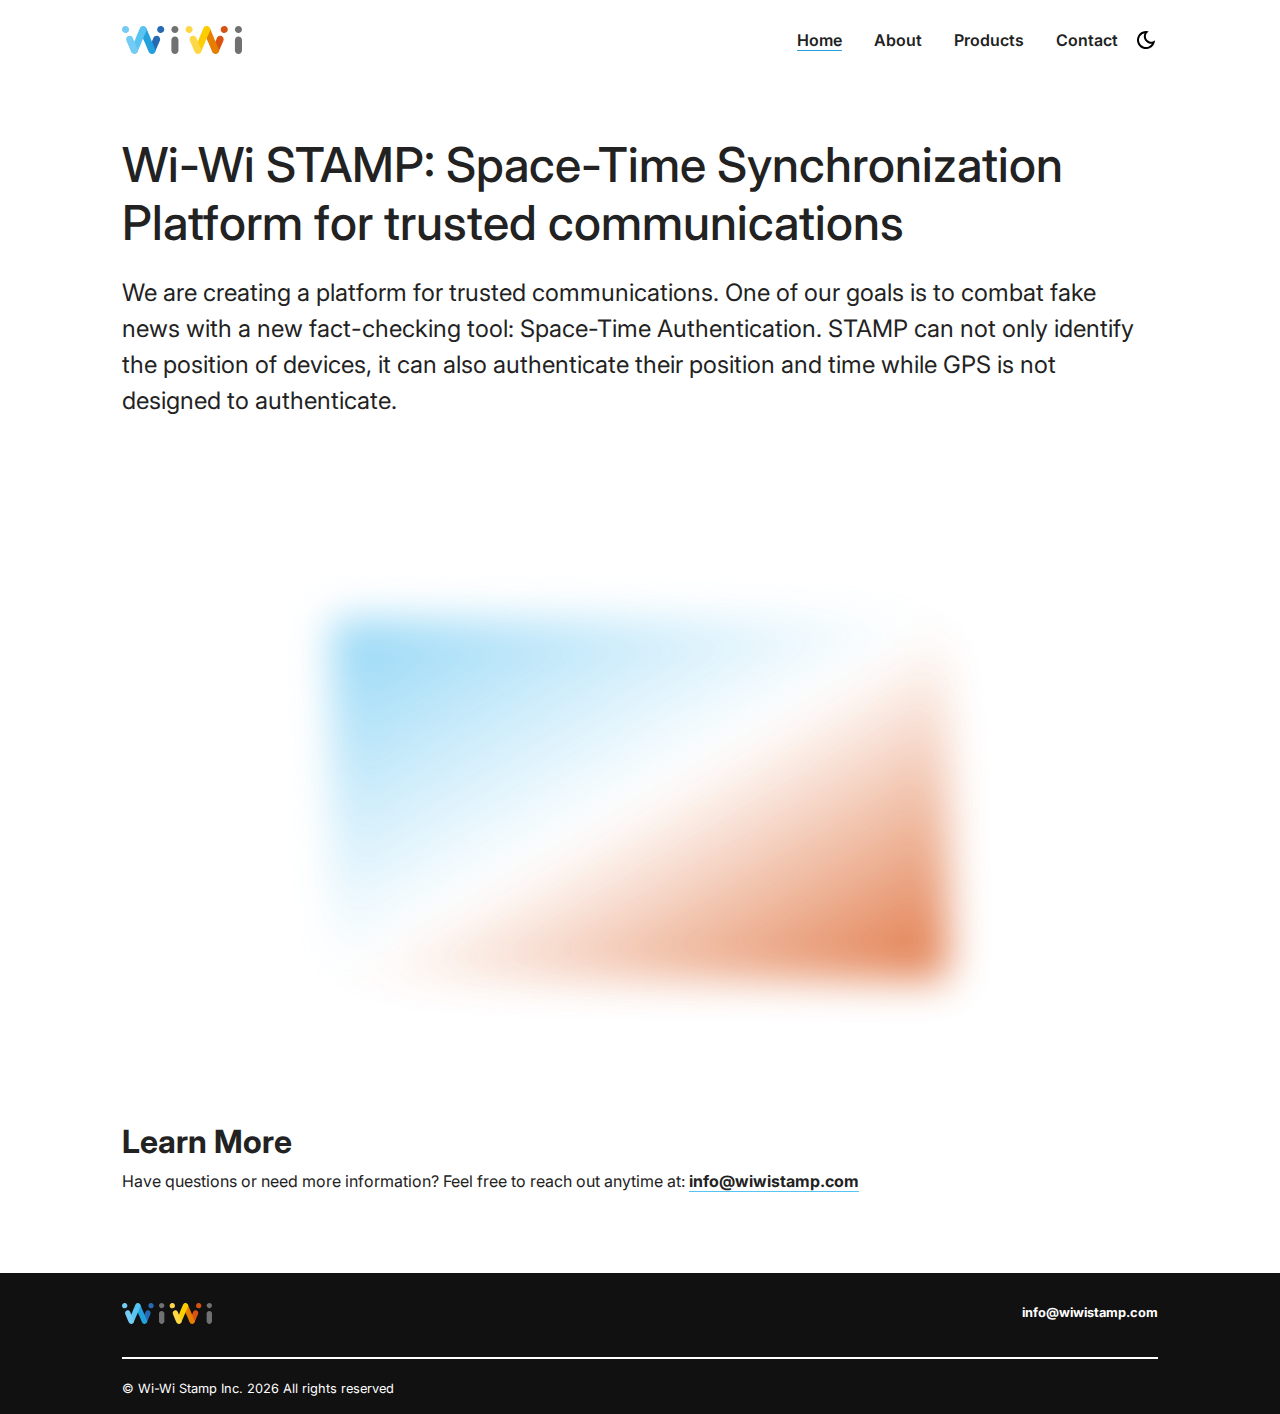
==== index.html @ 3b6051e6 "v0.1 codebase upload" ====
<!DOCTYPE html>
<html lang="en">
  <head>
    <meta charset="UTF-8" />
    <meta http-equiv="X-UA-Compatible" content="IE=edge" />
    <meta name="viewport" content="width=device-width, initial-scale=1.0" />

    <!-- Primary Meta Tags -->
    <title>Wi-Wi Stamp | Home</title>
    <meta name="title" content="Wi-Wi Stamp" />
    <meta name="description" content="Wi-Wi (Wireless two-Way interferometry) is a groundbreaking wireless communication technology that achieves picosecond-level time synchronization, enabling precise coordination of devices and services for applications ranging from improved communication infrastructure to GPS-independent positioning systems." />

    <!-- Open Graph / Facebook -->
    <meta property="og:type" content="website" />
    <meta property="og:url" content="http://wiwistamp.com/" />
    <meta property="og:title" content="Wi-Wi Stamp" />
    <meta property="og:description" content="Wi-Wi (Wireless two-Way interferometry) is a groundbreaking wireless communication technology that achieves picosecond-level time synchronization, enabling precise coordination of devices and services for applications ranging from improved communication infrastructure to GPS-independent positioning systems." />
    <meta property="og:image" content="https://user-images.githubusercontent.com/62628408/150613011-b78a7f5a-0af1-4312-aab0-0022e7258693.png" />

    <!-- Twitter -->
    <meta property="twitter:card" content="summary_large_image" />
    <meta property="twitter:url" content="https://github.com/CommunityPro/portfolio-html" />
    <meta property="twitter:title" content="Wi-Wi Stamp" />
    <meta property="twitter:description" content="Wi-Wi (Wireless two-Way interferometry) is a groundbreaking wireless communication technology that achieves picosecond-level time synchronization, enabling precise coordination of devices and services for applications ranging from improved communication infrastructure to GPS-independent positioning systems." />
    <meta property="twitter:image" content="https://user-images.githubusercontent.com/62628408/150613011-b78a7f5a-0af1-4312-aab0-0022e7258693.png" />

    <!-- Link -->
    <link rel="apple-touch-icon" sizes="180x180" href="assets/favicon/apple-touch-icon.png" />
    <link rel="icon" type="image/png" sizes="16x16" href="/assets/favicon/favicon-16x16.png" />
    <link rel="icon" type="image/png" sizes="32x32" href="assets/favicon/favicon-32x32.png" />
    <link rel="icon" type="image/png" sizes="192x192" href="assets/favicon/android-chrome-192x192.png" />
    <link rel="icon" type="image/png" sizes="512x512" href="assets/favicon/android-chrome-512x512.png" />
    <link rel="icon" type="image/x-icon" href="assets/favicon/favicon.ico" />
    <link rel="manifest" href="assets/favicon/site.webmanifest" />
    <link rel="stylesheet" href="https://use.fontawesome.com/releases/v5.15.4/css/all.css" integrity="sha384-DyZ88mC6Up2uqS4h/KRgHuoeGwBcD4Ng9SiP4dIRy0EXTlnuz47vAwmeGwVChigm" crossorigin="anonymous" />
    <link rel="stylesheet" href="css/style.css" />
    <link rel="stylesheet" href="css/utilities.css" />
  </head>

  <body>
    <header id="hero">
      <!-- Navbar -->
      <nav class="navbar">
        <div class="container">
          <!-- Logo -->
          <h1 id="logo">
            <a href="index.html"><img src="./assets/wiwi-logo.svg" alt="Your Logo" /></a>
          </h1>
          <!-- Navbar links -->
          <ul class="nav-menu">
            <li><a class="nav-link" href="index.html">Home</a></li>
            <li><a class="nav-link" href="about.html">About</a></li>
            <li><a class="nav-link" href="product.html">Products</a></li>
            <li><a class="nav-link" href="contact.html">Contact</a></li>

            <!-- Toggle switch -->
            <div class="theme-switch">
              <input type="checkbox" id="switch" />
              <label class="toggle-icons" for="switch">
                <img class="moon" src="assets/moon.svg" />
                <img class="sun" src="assets/sun.svg" />
              </label>
            </div>
            <!-- Hamburger menu -->
          </ul>
          <div class="hamburger">
            <span class="bar"></span>
            <span class="bar"></span>
            <span class="bar"></span>
          </div>
        </div>
      </nav>
    </header>

    <section id="intro" class="container">
      <div class="content-text">
        <h2 id="hero-title">Wi-Wi STAMP: Space-Time Synchronization Platform for trusted communications</h2>
        <p class="header-description">We are creating a platform for trusted communications. One of our goals is to combat fake news with a new fact-checking tool: Space-Time Authentication. STAMP can not only identify the position of devices, it can also authenticate their position and time while GPS is not designed to authenticate.</p>
      </div>
    </section>

    <section class="section-container">
      <div class="video-container">
        <div class="video-wrapper">
          <iframe src="https://www.youtube.com/embed/KCPMWomFZgs?modestbranding=1&rel=0&iv_load_policy=3&controls=0&cc_load_policy=0" title="What is Wi-Wi" frameborder="0" allowfullscreen> </iframe>
        </div>
        <div class="gradient-shadow"></div>
      </div>
    </section>

    <section id="contact" class="container">
      <div class="content-text">
        <h2>Learn More</h2>
        <p>
          Have questions or need more information? Feel free to reach out anytime at:
          <strong> <a href="mailto:info@wiwistamp.com" class="underline">info@wiwistamp.com</a></strong>
        </p>
      </div>
    </section>

    <footer id="footer">
      <div class="container">
        <div id="contact-footer">
          <h1 id="logo">
            <a href="/"><img src="./assets/wiwi-logo.svg" alt="Wi-Wi Stamp Logo" /></a>
          </h1>
          <p>
            <strong> <a href="mailto:info@wiwistamp.com">info@wiwistamp.com</a></strong>
          </p>
        </div>
        <hr />
        <p>&copy; Wi-Wi Stamp Inc. <span id="datee"></span> All rights reserved</p>
      </div>
    </footer>
    <script src="js/script.js"></script>
  </body>
</html>
---- css/style.css ----
/* This is the required project styling. Will contain essential CSS styles like:
   * Flex property
   * Grid layout
   * Cards and sections
*/

@import url("https://fonts.googleapis.com/css2?family=Inter:ital,opsz,wght@0,14..32,100..900;1,14..32,100..900&family=Noto+Sans+JP:wght@100..900&family=Raleway:ital,wght@0,100..900;1,100..900&display=swap");

/* variables */
:root {
  /* Colors */
  --primary-color: #23a1dd;
  --secondary-color: #e67e00;
  --bg-primary: #ffffff;
  --text-color: #222222;
  --text-color-two: #ffffff;
  --text-color-gray: #57534e;
  --bg-secondary: #000000;
  --card-background: #f4f4f4;
  --bg-secondary-two: #111111;
  --border: #eeeeee;

  --shadow: 0 10px 40px rgba(0, 0, 0, 0.2);

  /* Font Weight */
  --weight-small: 400;
  --weight-semibold: 600;
  --weight-bold: 800;

  /* Max width */
  --width-small: 600px;
  --width-medium: 1100px;
  --width-large: 1300px;
}

[data-theme="dark"] {
  --primary-color: #266ab4;
  --secondary-color: #d75211;
  --bg-primary: #000000;
  --text-color: #ffffff;
  --text-color-two: #222222;
  --text-color-gray: #a8a29e;
  --bg-secondary: #ffffff;
  --card-background: #111111;
  --bg-secondary-two: #f4f4f4;
  --border: #161616;

  --shadow: 0 2px 10px rgba(95, 95, 95, 0.2);
}

html {
  font-size: 100%;
  scroll-behavior: smooth;
}

/* Reset default styling */
* {
  margin: 0;
  padding: 0;
  box-sizing: border-box;
}

ul {
  list-style: none;
}

a {
  text-decoration: none;
  color: var(--text-color);
}

/* Main styling */
body {
  background: var(--bg-primary);
  color: var(--text-color);
  font-family: "Inter", sans-serif;
  line-height: 1.5;
}

.underline {
  text-decoration: #58c4f2 solid underline;
  text-underline-position: under;
}

/* Navbar */
.navbar {
  position: fixed;
  top: 0;
  left: 0;
  right: 0;
  z-index: 20;
  background: var(--bg-primary);
}

.navbar .container {
  display: flex;
  align-items: center;
  justify-content: space-between;
  z-index: 20;
  height: 80px;
  width: 100%;
}

.navbar .nav-menu {
  display: flex;
  align-items: center;
  background: var(--bg-primary);
}

.navbar .nav-link {
  margin: 0 1rem;
  font-size: 1rem;
  font-weight: var(--weight-semibold);
}

.nav-link.active-link {
  text-decoration: var(--primary-color) solid underline;
  text-underline-position: under;
}

.navbar #logo img {
  display: block;
  width: 120px;
}

.navbar .btn {
  margin-right: 1.5rem;
}

.fas.fa-arrow-right {
  margin-left: 0.5rem;
  font-size: 0.9rem;
}

/* hamburger */
.hamburger {
  margin-bottom: 0.1rem;
  display: none;
}

.bar {
  display: block;
  width: 23px;
  height: 3px;
  margin: 4px auto;
  transition: all 0.3s ease-in-out;
  border-radius: 30px;
  background-color: var(--bg-secondary);
}

/* Hero section */

#hero-title {
  font-size: 3rem;
  font-weight: 500;
  line-height: 1.2;
}

.hero-description {
  font-size: 1.5rem;
}

/* Header */
.header-description {
  font-size: 1.5rem;
  text-align: left;
  margin-top: 1rem;
}

.profile-image {
  width: 50%;
}

@keyframes bounce {
  from {
    transform: translateY(0px);
  }

  to {
    transform: translateY(-10px);
  }
}

.division {
  width: 100%;
  height: 2px;
  background-color: var(--card-background);
  margin: 5.5rem 0;
}

/* Intro */
#intro {
  display: flex;
  flex-direction: column;
  margin: 6rem auto 2rem;
}

/* Contact */
#contact {
  display: flex;
  flex-direction: column;
  margin: 6rem auto 2rem;
}

/* Video */
.video-row {
  padding: 4rem 0;
}

/* Center the video and shadow */
.video-container {
  padding: auto;
  position: relative;
  display: flex;
  justify-content: center;
  align-items: center;
  width: fit-content; /* Shrinks the container to fit the content */
  margin: auto;
}

/* Gradient shadow */
.gradient-shadow {
  position: absolute;
  top: -0.5rem;
  right: -0.5rem;
  bottom: -0.5rem;
  left: -0.5rem;
  background: linear-gradient(to bottom right, rgba(116, 203, 243, 1), rgba(0, 0, 0, 0), rgba(216, 82, 18, 1));
  border-radius: 0.5rem;
  opacity: 0.8;
  filter: blur(20px);
  z-index: -1; /* Ensures the shadow is behind the iframe */
}

/* Iframe styling */
iframe {
  aspect-ratio: 16 / 9;
  width: 600px;
  border-radius: 0.5rem; /* Matches the shadow's border-radius */
}

/* Team */
.team-container {
  display: flex;
  flex-wrap: wrap;
  gap: 2rem;
  width: 100%;
  max-width: 800px;
}

.team-card {
  flex: 1 1 calc(50% - 2rem); /* Two cards side by side with gap */
  display: flex;
  flex-direction: column;
  align-items: left;
  text-align: left;
  border-radius: 1rem;
  overflow: hidden;
}

.team-card img {
  width: 100%;
  height: auto;
  border-radius: 1rem;
}

.team-card .card-text {
  padding: 1rem 0;
  font-size: 1rem;
  background: none;
}

.team-card .card-text h3 {
  margin-bottom: 0.5rem;
  font-size: 1.5rem;
  font-weight: 500;
}

.team-card .card-text p {
  font-size: 1rem;
  color: var(--text-color-gray);
}

/* Projects */
.product-card-container {
  display: flex;
  flex-wrap: wrap;
  gap: 1rem; /* Increase spacing between cards if needed */
  justify-content: left; /* Center cards within the container */
  width: 100%;
  max-width: 100%;
  margin: 0 auto;
}

.product-card {
  display: flex; /* Use flexbox for layout */
  align-items: center; /* Center items vertically */
  gap: 1rem; /* Add spacing between icon and text */
  padding: 1rem;
  border: 1px solid var(--border);
  background: var(--card-background);
  border-radius: 1rem;
  overflow: hidden;
}

.product-card .icon {
  display: flex;
  justify-content: center;
  align-items: center;
  flex-shrink: 0; /* Prevent shrinking */
  min-width: 60px; /* Set minimum width */
  min-height: 60px; /* Set minimum height */
  max-width: 100px; /* Set maximum width */
  max-height: 100px; /* Set maximum height */
}

.product-card .icon img {
  width: 100%; /* Ensure it scales correctly */
  height: auto; /* Maintain aspect ratio */
  min-width: 60px; /* Ensures a minimum size */
  min-height: 60px;
  max-width: 80px; /* Prevents it from getting too large */
  max-height: 80px;
}

.product-card .card-text {
  flex-grow: 1; /* Allow text to take available space */
}

.product-1 {
  color: var(--primary-color);
}

.product-2 {
  color: var(--secondary-color);
}

.product-card .card-text h3 {
  margin-bottom: 0.5rem;
  font-size: 1.75rem;
  font-weight: 500;
}

.product-card .card-text p {
  font-size: 1rem;
  color: var(--text-color-gray);
}

/* General container styles */
#features-row {
  margin: 3rem auto;
  padding: 2rem;
  text-align: center;
}

/* Footer */
#footer {
  background: #111111;
}

#footer .container {
  display: flex;
  flex-direction: column;
  align-items: left;
  justify-content: left;
  color: #ffffff;
  min-height: 24px;
  text-align: left;
}

#contact-footer {
  display: flex;
  justify-content: space-between; /* Space between logo and contact */
  align-items: center; /* Vertically center */
}

hr {
  border: 0.5px solid #ffffff;
  margin: 20px 0;
}

#footer #logo img {
  width: 90px;
}

#footer a {
  font-size: 0.8rem;
  color: #fff;
}

#footer a:hover {
  opacity: 0.6;
}

#footer .social {
  margin: 0.9rem 0;
}

#footer .social img {
  width: 20px;
  height: 20px;
}

#footer .social a {
  margin: 0 0.5rem;
}

#footer p {
  font-size: 0.8rem;
}

/* Responsiveness */

@media (max-width: 1000px) {
  .project {
    display: grid;
    grid-template-columns: repeat(2, 1fr);
  }
}

@media (max-width: 768px) {
}

@media (max-width: 670px) {
  .navbar .nav-menu {
    position: fixed;
    right: -100vw;
    top: 4.5rem;
    flex-direction: column;
    width: calc(80% - 10px);
    transition: 0.3s;
    box-shadow: var(--shadow);
    padding: 2rem;
    border-radius: 5px;
    align-items: flex-start;
  }

  .navbar .btn {
    margin: 0;
    margin-top: 1rem;
  }

  .nav-menu.active {
    right: 20px;
  }

  .nav-menu .nav-link {
    font-size: 0.9rem;
    margin: 0 0.2rem;
  }

  .nav-menu li {
    margin-bottom: 0.5rem;
    width: 100%;
  }

  .nav-menu .btn {
    width: 100%;
    text-align: center;
    margin-top: 0.5rem;
  }

  .hamburger {
    display: block;
    cursor: pointer;
    padding: 0.2rem 0.4rem;
  }

  .hamburger.active {
    border: 1px dotted gray;
  }

  .hamburger.active .bar:nth-child(2) {
    opacity: 0;
  }

  .hamburger.active .bar:nth-child(1) {
    transform: translateY(6px) rotate(45deg);
  }

  .hamburger.active .bar:nth-child(3) {
    transform: translateY(-8px) rotate(-45deg);
  }

  .hero-title {
    font-size: 3rem;
    font-weight: 500;
    line-height: 1.2;
    max-width: var(--width-medium);
  }

  .hero-description {
    font-size: 1rem;
  }
  iframe {
    aspect-ratio: 16 / 9;
    width: 380px;
  }

  .team-card {
    flex: 1 1 100%;
  }

  .product-card {
    flex: 1 1 100%;
  }
}

@media (max-width: 600px) {
  @media (max-width: 768px) {
    .product-card {
      flex: 1 1 100%; /* Full width on mobile */
    }
  }

  .header-container .btn {
    border-radius: 5px;
    width: 80%;
  }
}
---- css/utilities.css ----
/* ?This is where reusable styling of this template will be.
   !Will contain things like:
   * Button styling
   * Background color styling
   * padding and margin
*/

.container {
  max-width: var(--width-medium);
  margin: 0 auto;
  padding: 1rem 2rem;
}

h1::selection,
h2::selection {
  color: #111;
  background: var(--primary-color);
}

/* Buttons */
.btn {
  display: inline-block;
  padding: 0.75rem 1.9rem;
  border-radius: 30px;
  text-transform: uppercase;
  font-size: 0.82rem;
  transition: 0.3s;
}

.btn-primary {
  background: var(--primary-color);
  color: #000000;
}

.btn-secondary {
  margin: 5px 0;
  background-color: var(--bg-secondary);
  color: var(--bg-primary);
}

.btn-primary:hover {
  background: var(--secondary-color);
}

.btn-secondary:hover {
  background: var(--secondary-color);
}

/* Dark mode toggle */
#switch {
  display: none;
}

.theme-switch {
  display: flex;
  align-items: center; /* Vertically center items in the row */
  justify-content: center; /* Optional: centers items horizontally if needed */
  height: 100%; /* Ensure it takes up the full height of the row */
}

.toggle-icons {
  display: inline-block;
  position: relative; /* Ensures child elements are positioned relative to this container */
  width: 24px; /* Match icon width */
  height: 24px; /* Match icon height */
  cursor: pointer;
}

.toggle-icons > img {
  position: absolute; /* Stack images on top of each other */
  width: 24px;
  height: 24px;
  transition: transform 0.6s cubic-bezier(0.23, 1, 0.32, 1),
    opacity 0.6s cubic-bezier(0.23, 1, 0.32, 1); /* Smooth transitions */
}

.moon {
  transform: rotate(10deg);
  opacity: 1; /* Show moon by default */
}

.sun {
  transform: rotate(100deg);
  opacity: 0; /* Hide sun by default */
}

#switch:checked + .toggle-icons .moon {
  transform: rotate(250deg);
  opacity: 0; /* Hide moon when checked */
}

#switch:checked + .toggle-icons .sun {
  transform: rotate(0deg);
  opacity: 1; /* Show sun when checked */
}

/* Section Container */
.section-container {
  display: flex;
  flex-direction: column;
  align-items: center;
  justify-content: left;
  margin-top: 8rem;
  padding: 1rem;
}

.section-container > div {
  margin-top: 1rem;
}

.content-text {
  text-align: left;
  margin: 1.5rem 0;
}

.content-text h2 {
  font-size: 2rem;
  line-height: 1.2;
}

.content-text p {
  padding: 0.5rem 0;
}

/* Media Queries */
@media (max-width: 768px) {
  .section-container {
    margin-top: 7rem;
    text-align: center;
  }

  .content-text h2 {
    font-size: 2.5rem;
  }
}
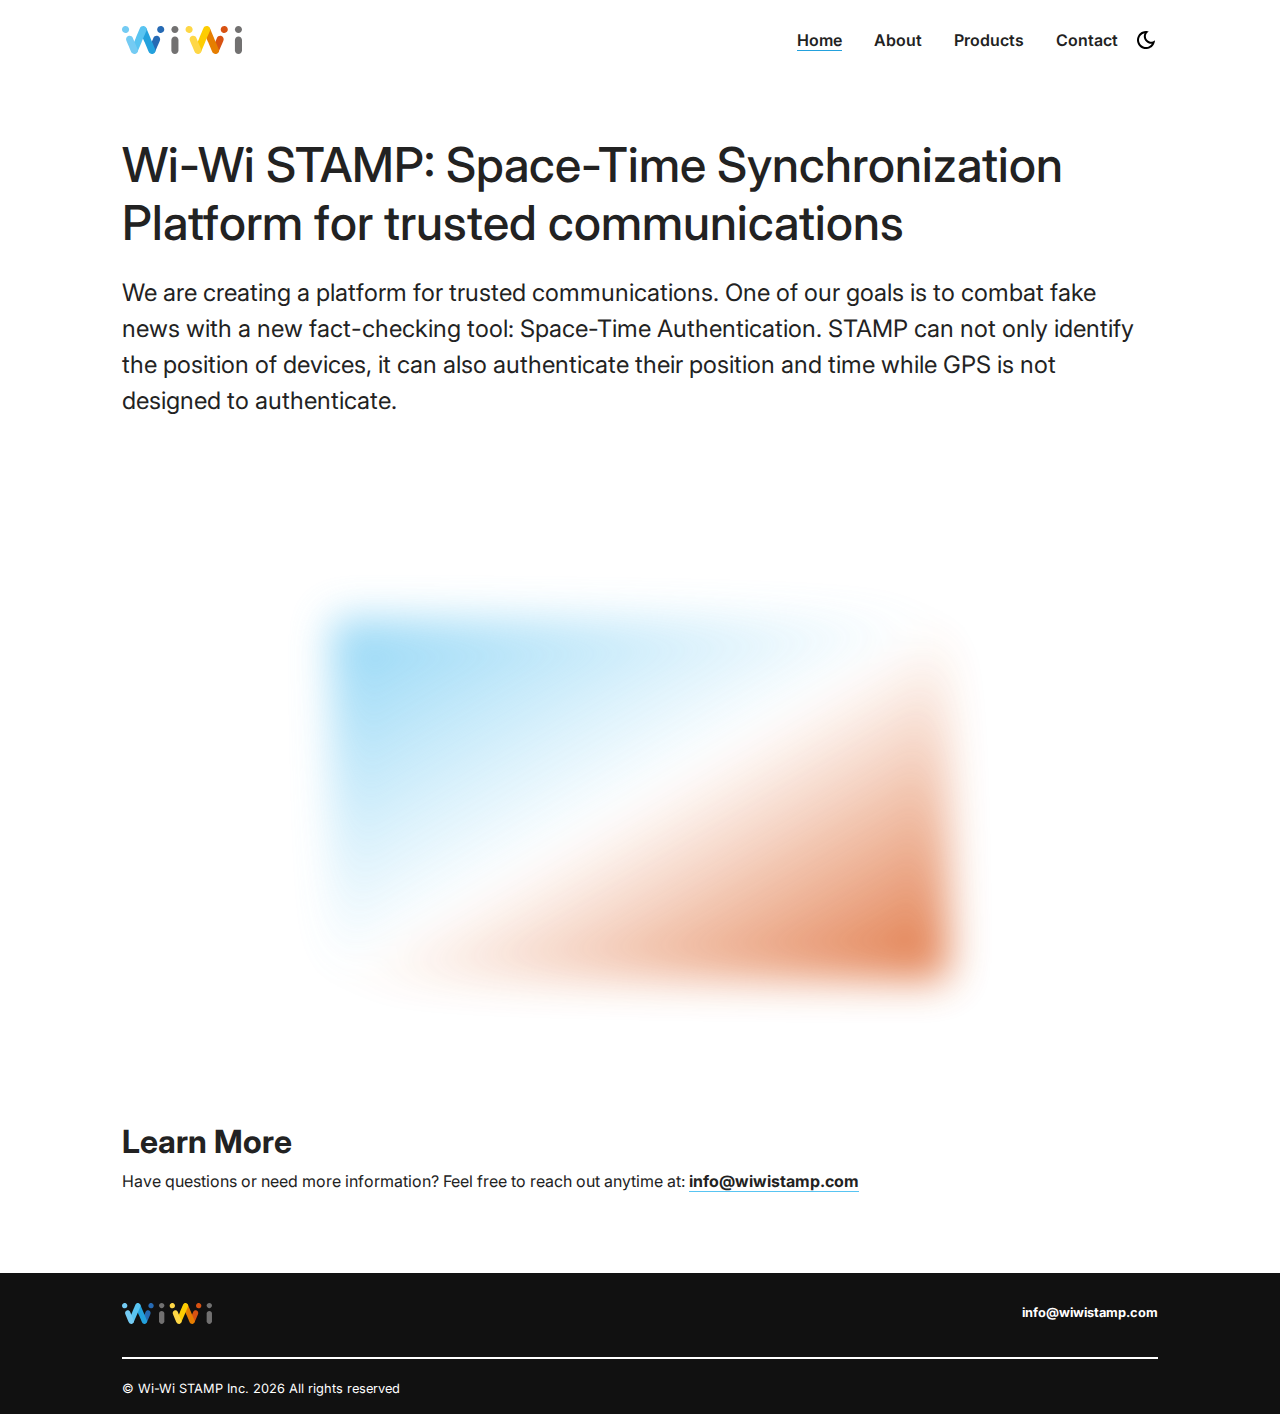
==== commit dc1dc124: "Corrected company name to Wi-Wi STAMP" ====
--- a/index.html
+++ b/index.html
@@ -6,21 +6,21 @@
     <meta name="viewport" content="width=device-width, initial-scale=1.0" />
 
     <!-- Primary Meta Tags -->
-    <title>Wi-Wi Stamp | Home</title>
-    <meta name="title" content="Wi-Wi Stamp" />
+    <title>Wi-Wi STAMP | Home</title>
+    <meta name="title" content="Wi-Wi STAMP" />
     <meta name="description" content="Wi-Wi (Wireless two-Way interferometry) is a groundbreaking wireless communication technology that achieves picosecond-level time synchronization, enabling precise coordination of devices and services for applications ranging from improved communication infrastructure to GPS-independent positioning systems." />
 
     <!-- Open Graph / Facebook -->
     <meta property="og:type" content="website" />
     <meta property="og:url" content="http://wiwistamp.com/" />
-    <meta property="og:title" content="Wi-Wi Stamp" />
+    <meta property="og:title" content="Wi-Wi STAMP" />
     <meta property="og:description" content="Wi-Wi (Wireless two-Way interferometry) is a groundbreaking wireless communication technology that achieves picosecond-level time synchronization, enabling precise coordination of devices and services for applications ranging from improved communication infrastructure to GPS-independent positioning systems." />
     <meta property="og:image" content="https://user-images.githubusercontent.com/62628408/150613011-b78a7f5a-0af1-4312-aab0-0022e7258693.png" />
 
     <!-- Twitter -->
     <meta property="twitter:card" content="summary_large_image" />
     <meta property="twitter:url" content="https://github.com/CommunityPro/portfolio-html" />
-    <meta property="twitter:title" content="Wi-Wi Stamp" />
+    <meta property="twitter:title" content="Wi-Wi STAMP" />
     <meta property="twitter:description" content="Wi-Wi (Wireless two-Way interferometry) is a groundbreaking wireless communication technology that achieves picosecond-level time synchronization, enabling precise coordination of devices and services for applications ranging from improved communication infrastructure to GPS-independent positioning systems." />
     <meta property="twitter:image" content="https://user-images.githubusercontent.com/62628408/150613011-b78a7f5a-0af1-4312-aab0-0022e7258693.png" />
 
@@ -102,14 +102,14 @@
       <div class="container">
         <div id="contact-footer">
           <h1 id="logo">
-            <a href="/"><img src="./assets/wiwi-logo.svg" alt="Wi-Wi Stamp Logo" /></a>
+            <a href="/"><img src="./assets/wiwi-logo.svg" alt="Wi-Wi STAMP Logo" /></a>
           </h1>
           <p>
             <strong> <a href="mailto:info@wiwistamp.com">info@wiwistamp.com</a></strong>
           </p>
         </div>
         <hr />
-        <p>&copy; Wi-Wi Stamp Inc. <span id="datee"></span> All rights reserved</p>
+        <p>&copy; Wi-Wi STAMP Inc. <span id="datee"></span> All rights reserved</p>
       </div>
     </footer>
     <script src="js/script.js"></script>
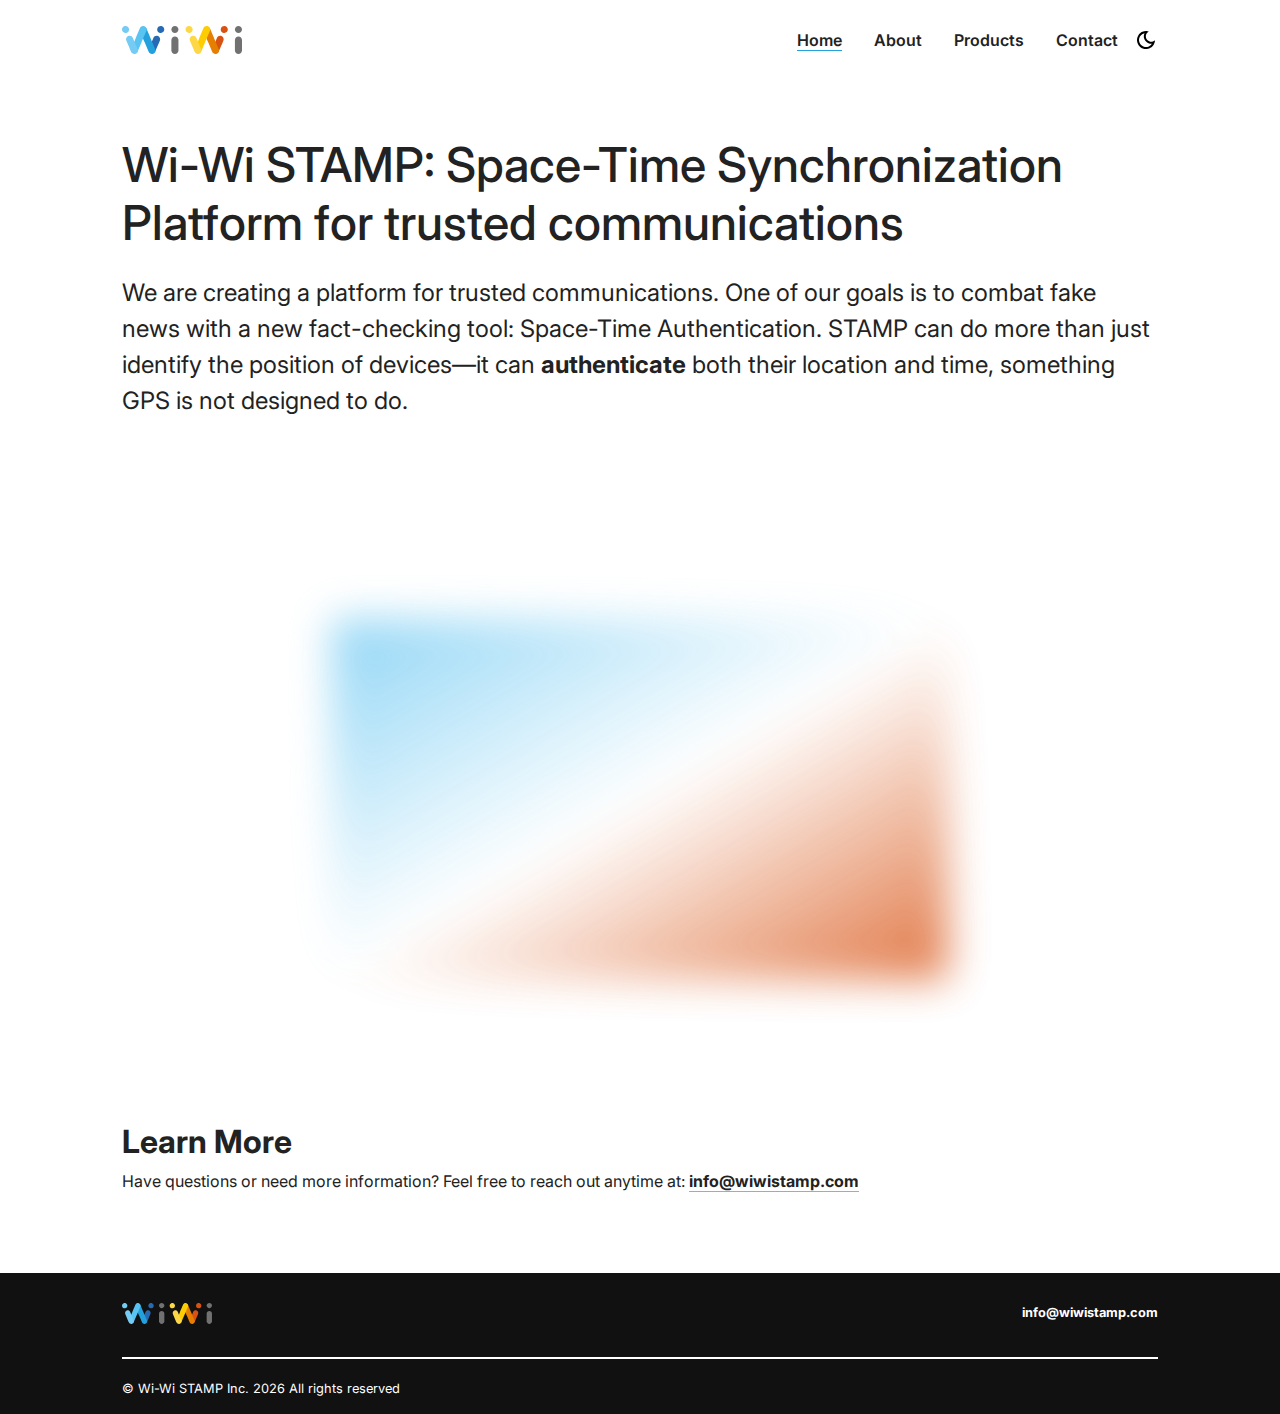
==== commit be9db9ab: "updates to text, product images, and meta data" ====
--- a/index.html
+++ b/index.html
@@ -8,20 +8,20 @@
     <!-- Primary Meta Tags -->
     <title>Wi-Wi STAMP | Home</title>
     <meta name="title" content="Wi-Wi STAMP" />
-    <meta name="description" content="Wi-Wi (Wireless two-Way interferometry) is a groundbreaking wireless communication technology that achieves picosecond-level time synchronization, enabling precise coordination of devices and services for applications ranging from improved communication infrastructure to GPS-independent positioning systems." />
+    <meta name="description" content="Discover Wi-Wi STAMP, a Space-Time Synchronization platform for trusted communications. With Space-Time Authentication, STAMP can authenticate the position and time of devices, offering a solution that GPS cannot provide." />
 
     <!-- Open Graph / Facebook -->
     <meta property="og:type" content="website" />
     <meta property="og:url" content="http://wiwistamp.com/" />
     <meta property="og:title" content="Wi-Wi STAMP" />
-    <meta property="og:description" content="Wi-Wi (Wireless two-Way interferometry) is a groundbreaking wireless communication technology that achieves picosecond-level time synchronization, enabling precise coordination of devices and services for applications ranging from improved communication infrastructure to GPS-independent positioning systems." />
+    <meta property="og:description" content="Discover Wi-Wi STAMP, a Space-Time Synchronization platform for trusted communications. With Space-Time Authentication, STAMP can authenticate the position and time of devices, offering a solution that GPS cannot provide." />
     <meta property="og:image" content="https://user-images.githubusercontent.com/62628408/150613011-b78a7f5a-0af1-4312-aab0-0022e7258693.png" />
 
     <!-- Twitter -->
     <meta property="twitter:card" content="summary_large_image" />
     <meta property="twitter:url" content="https://github.com/CommunityPro/portfolio-html" />
     <meta property="twitter:title" content="Wi-Wi STAMP" />
-    <meta property="twitter:description" content="Wi-Wi (Wireless two-Way interferometry) is a groundbreaking wireless communication technology that achieves picosecond-level time synchronization, enabling precise coordination of devices and services for applications ranging from improved communication infrastructure to GPS-independent positioning systems." />
+    <meta property="twitter:description" content="Discover Wi-Wi STAMP, a Space-Time Synchronization platform for trusted communications. With Space-Time Authentication, STAMP can authenticate the position and time of devices, offering a solution that GPS cannot provide." />
     <meta property="twitter:image" content="https://user-images.githubusercontent.com/62628408/150613011-b78a7f5a-0af1-4312-aab0-0022e7258693.png" />
 
     <!-- Link -->
@@ -75,7 +75,7 @@
     <section id="intro" class="container">
       <div class="content-text">
         <h2 id="hero-title">Wi-Wi STAMP: Space-Time Synchronization Platform for trusted communications</h2>
-        <p class="header-description">We are creating a platform for trusted communications. One of our goals is to combat fake news with a new fact-checking tool: Space-Time Authentication. STAMP can not only identify the position of devices, it can also authenticate their position and time while GPS is not designed to authenticate.</p>
+        <p class="header-description">We are creating a platform for trusted communications. One of our goals is to combat fake news with a new fact-checking tool: Space-Time Authentication. STAMP can do more than just identify the position of devices—it can <strong>authenticate</strong> both their location and time, something GPS is not designed to do.</p>
       </div>
     </section>
 
--- a/css/style.css
+++ b/css/style.css
@@ -285,22 +285,24 @@
 .product-card-container {
   display: flex;
   flex-wrap: wrap;
-  gap: 1rem; /* Increase spacing between cards if needed */
-  justify-content: left; /* Center cards within the container */
+  gap: 1rem;
+  justify-content: space-between; /* Distribute cards evenly */
   width: 100%;
   max-width: 100%;
   margin: 0 auto;
 }
 
 .product-card {
-  display: flex; /* Use flexbox for layout */
-  align-items: center; /* Center items vertically */
-  gap: 1rem; /* Add spacing between icon and text */
+  display: flex;
+  align-items: center;
+  gap: 1rem;
   padding: 1rem;
   border: 1px solid var(--border);
   background: var(--card-background);
   border-radius: 1rem;
   overflow: hidden;
+  flex: 1 1 calc(50% - 1rem); /* Two cards per row, filling width */
+  min-width: 300px; /* Prevent cards from getting too small */
 }
 
 .product-card .icon {
@@ -308,19 +310,19 @@
   justify-content: center;
   align-items: center;
   flex-shrink: 0; /* Prevent shrinking */
-  min-width: 60px; /* Set minimum width */
-  min-height: 60px; /* Set minimum height */
-  max-width: 100px; /* Set maximum width */
-  max-height: 100px; /* Set maximum height */
+  min-width: 200px;
+  min-height: 200px;
+  max-width: 400px;
+  max-height: 400px;
 }
 
 .product-card .icon img {
-  width: 100%; /* Ensure it scales correctly */
-  height: auto; /* Maintain aspect ratio */
-  min-width: 60px; /* Ensures a minimum size */
-  min-height: 60px;
-  max-width: 80px; /* Prevents it from getting too large */
-  max-height: 80px;
+  width: 100%;
+  height: auto;
+  min-width: 200px;
+  min-height: 200px;
+  max-width: 400px;
+  max-height: 400px;
 }
 
 .product-card .card-text {
@@ -336,8 +338,7 @@
 }
 
 .product-card .card-text h3 {
-  margin-bottom: 0.5rem;
-  font-size: 1.75rem;
+  font-size: 1.5rem;
   font-weight: 500;
 }
 
@@ -415,6 +416,9 @@
   .project {
     display: grid;
     grid-template-columns: repeat(2, 1fr);
+  }
+  .product-card {
+    flex: 1 1 100%; /* Full width, single column */
   }
 }
 
@@ -506,11 +510,28 @@
   }
 }
 
-@media (max-width: 600px) {
-  @media (max-width: 768px) {
-    .product-card {
-      flex: 1 1 100%; /* Full width on mobile */
-    }
+@media (max-width: 768px) {
+  .product-card {
+    flex: 1 1 100%; /* Full width on mobile */
+  }
+
+  .product-card .icon {
+    min-width: 100px;
+    min-height: 100px;
+    max-width: 200px;
+    max-height: 200px;
+  }
+
+  .product-card .icon img {
+    min-width: 100px;
+    min-height: 100px;
+    max-width: 200px;
+    max-height: 200px;
+  }
+
+  .product-card .card-text h3 {
+    font-size: 1.25rem;
+    font-weight: 500;
   }
 
   .header-container .btn {
--- a/css/utilities.css
+++ b/css/utilities.css
@@ -1,9 +1,4 @@
-/* ?This is where reusable styling of this template will be.
-   !Will contain things like:
-   * Button styling
-   * Background color styling
-   * padding and margin
-*/
+/* ?This is where reusable styling of this template will be. */
 
 .container {
   max-width: var(--width-medium);
@@ -70,8 +65,7 @@
   position: absolute; /* Stack images on top of each other */
   width: 24px;
   height: 24px;
-  transition: transform 0.6s cubic-bezier(0.23, 1, 0.32, 1),
-    opacity 0.6s cubic-bezier(0.23, 1, 0.32, 1); /* Smooth transitions */
+  transition: transform 0.6s cubic-bezier(0.23, 1, 0.32, 1), opacity 0.6s cubic-bezier(0.23, 1, 0.32, 1); /* Smooth transitions */
 }
 
 .moon {
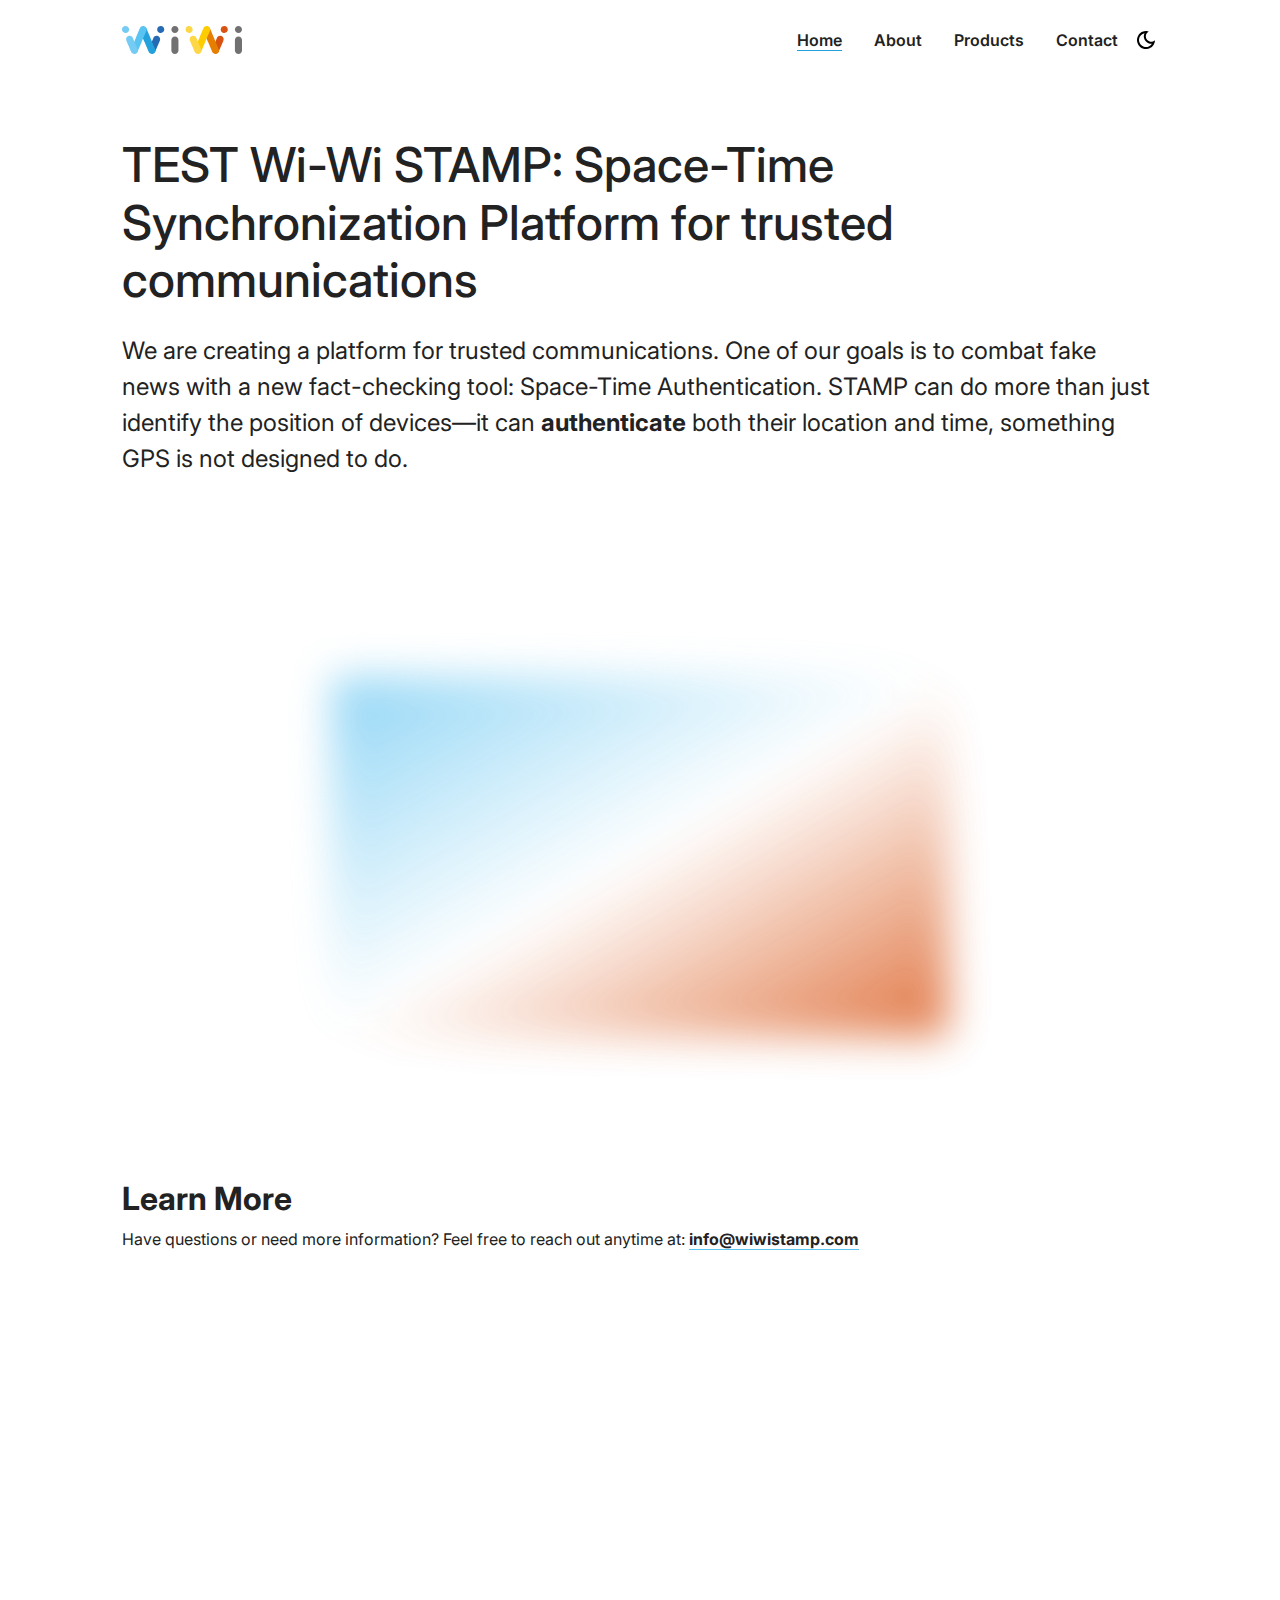
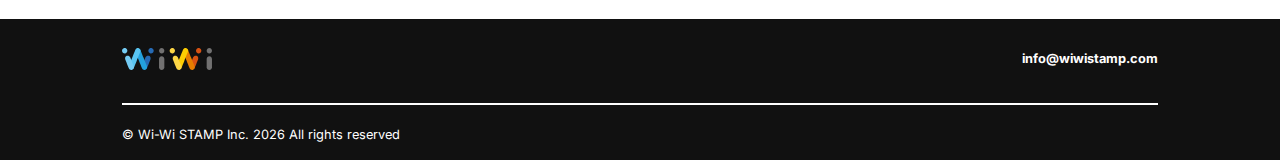
==== commit 05c4a564: "testing" ====
--- a/index.html
+++ b/index.html
@@ -15,14 +15,14 @@
     <meta property="og:url" content="http://wiwistamp.com/" />
     <meta property="og:title" content="Wi-Wi STAMP" />
     <meta property="og:description" content="Discover Wi-Wi STAMP, a Space-Time Synchronization platform for trusted communications. With Space-Time Authentication, STAMP can authenticate the position and time of devices, offering a solution that GPS cannot provide." />
-    <meta property="og:image" content="https://user-images.githubusercontent.com/62628408/150613011-b78a7f5a-0af1-4312-aab0-0022e7258693.png" />
+    <meta property="og:image" content="https://raw.githubusercontent.com/devinvm/wi-wi-stamp/refs/heads/main/assets/meta/home.png" />
 
     <!-- Twitter -->
     <meta property="twitter:card" content="summary_large_image" />
     <meta property="twitter:url" content="https://github.com/CommunityPro/portfolio-html" />
     <meta property="twitter:title" content="Wi-Wi STAMP" />
     <meta property="twitter:description" content="Discover Wi-Wi STAMP, a Space-Time Synchronization platform for trusted communications. With Space-Time Authentication, STAMP can authenticate the position and time of devices, offering a solution that GPS cannot provide." />
-    <meta property="twitter:image" content="https://user-images.githubusercontent.com/62628408/150613011-b78a7f5a-0af1-4312-aab0-0022e7258693.png" />
+    <meta property="twitter:image" content="https://raw.githubusercontent.com/devinvm/wi-wi-stamp/refs/heads/main/assets/meta/home.png" />
 
     <!-- Link -->
     <link rel="apple-touch-icon" sizes="180x180" href="assets/favicon/apple-touch-icon.png" />
@@ -74,7 +74,7 @@
 
     <section id="intro" class="container">
       <div class="content-text">
-        <h2 id="hero-title">Wi-Wi STAMP: Space-Time Synchronization Platform for trusted communications</h2>
+        <h2 id="hero-title">TEST Wi-Wi STAMP: Space-Time Synchronization Platform for trusted communications</h2>
         <p class="header-description">We are creating a platform for trusted communications. One of our goals is to combat fake news with a new fact-checking tool: Space-Time Authentication. STAMP can do more than just identify the position of devices—it can <strong>authenticate</strong> both their location and time, something GPS is not designed to do.</p>
       </div>
     </section>
--- a/css/style.css
+++ b/css/style.css
@@ -199,7 +199,7 @@
 #contact {
   display: flex;
   flex-direction: column;
-  margin: 6rem auto 2rem;
+  margin: 6rem auto 20rem;
 }
 
 /* Video */
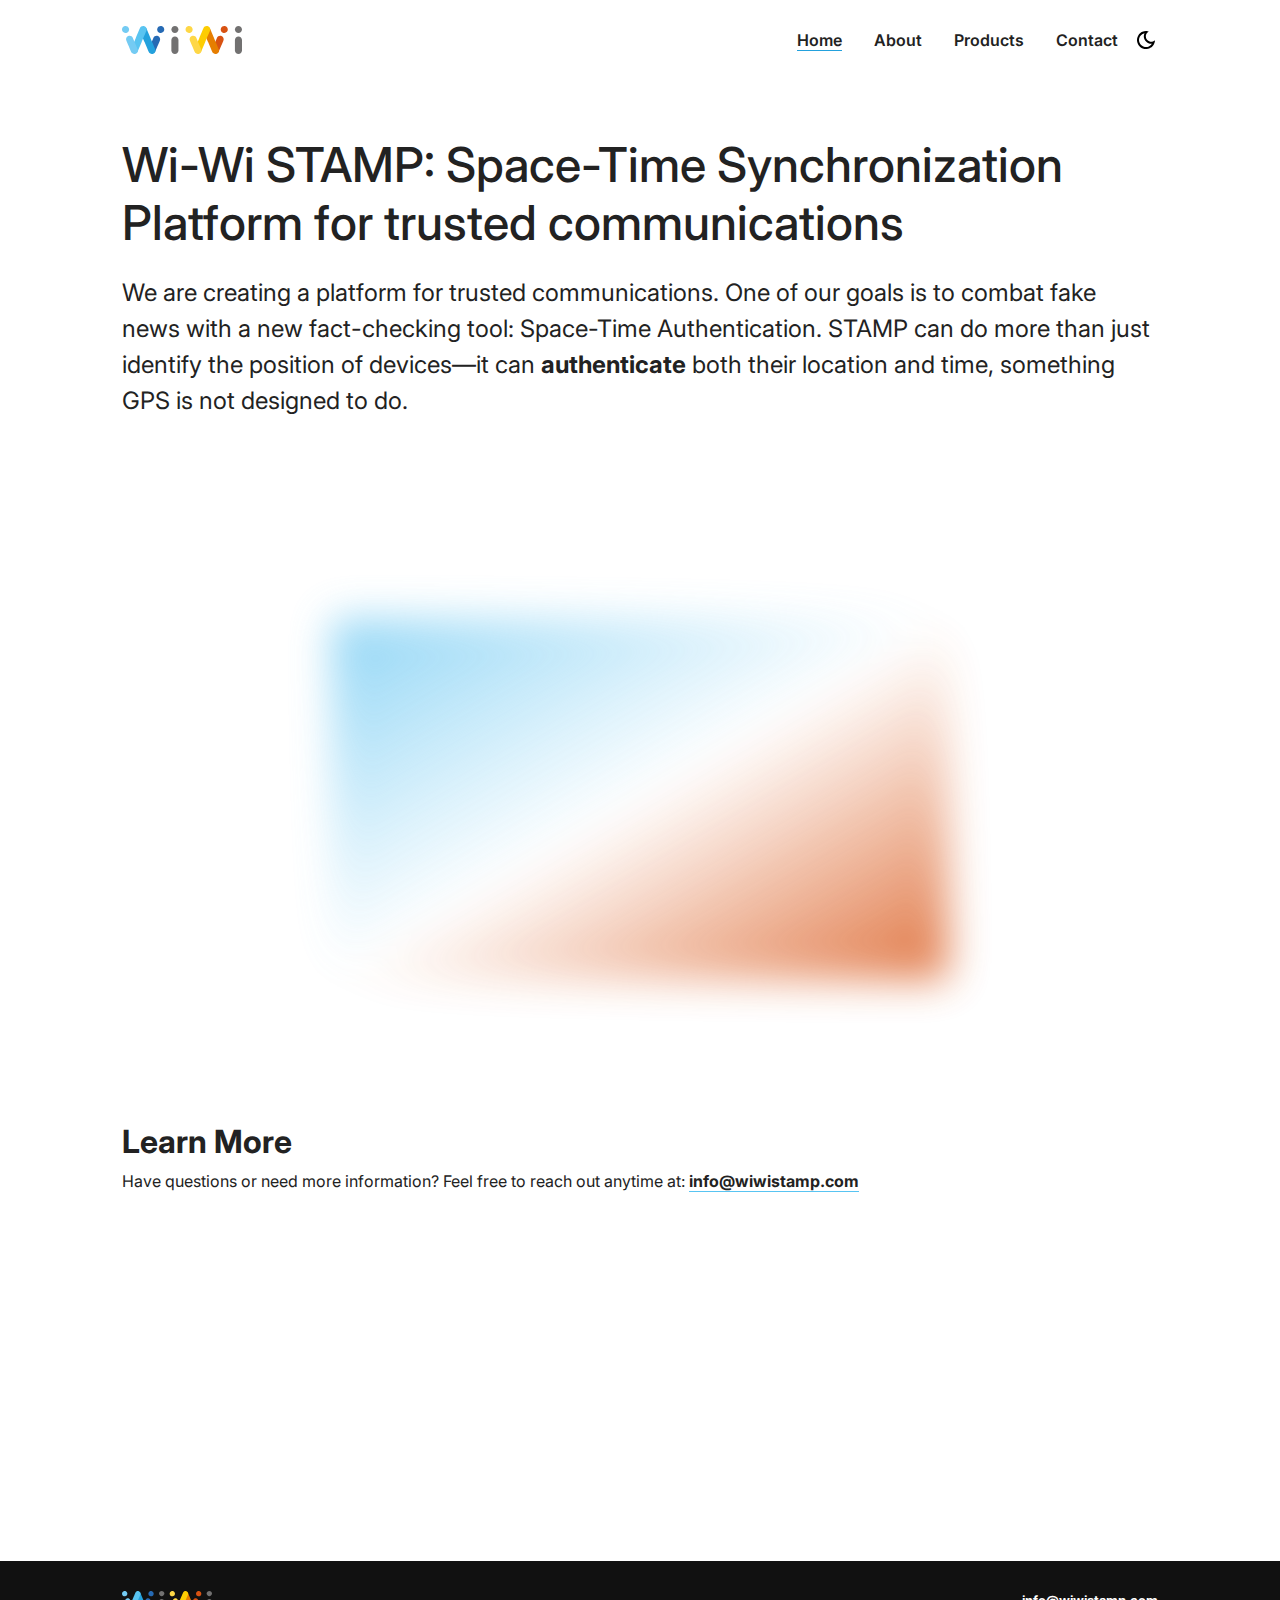
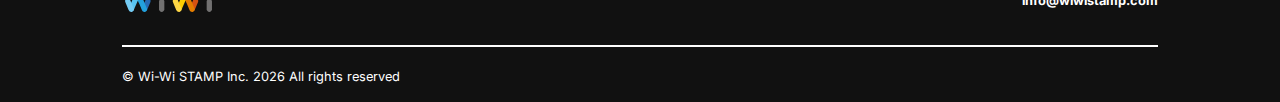
==== commit 28a46870: "testing complete" ====
--- a/index.html
+++ b/index.html
@@ -74,7 +74,7 @@
 
     <section id="intro" class="container">
       <div class="content-text">
-        <h2 id="hero-title">TEST Wi-Wi STAMP: Space-Time Synchronization Platform for trusted communications</h2>
+        <h2 id="hero-title">Wi-Wi STAMP: Space-Time Synchronization Platform for trusted communications</h2>
         <p class="header-description">We are creating a platform for trusted communications. One of our goals is to combat fake news with a new fact-checking tool: Space-Time Authentication. STAMP can do more than just identify the position of devices—it can <strong>authenticate</strong> both their location and time, something GPS is not designed to do.</p>
       </div>
     </section>
